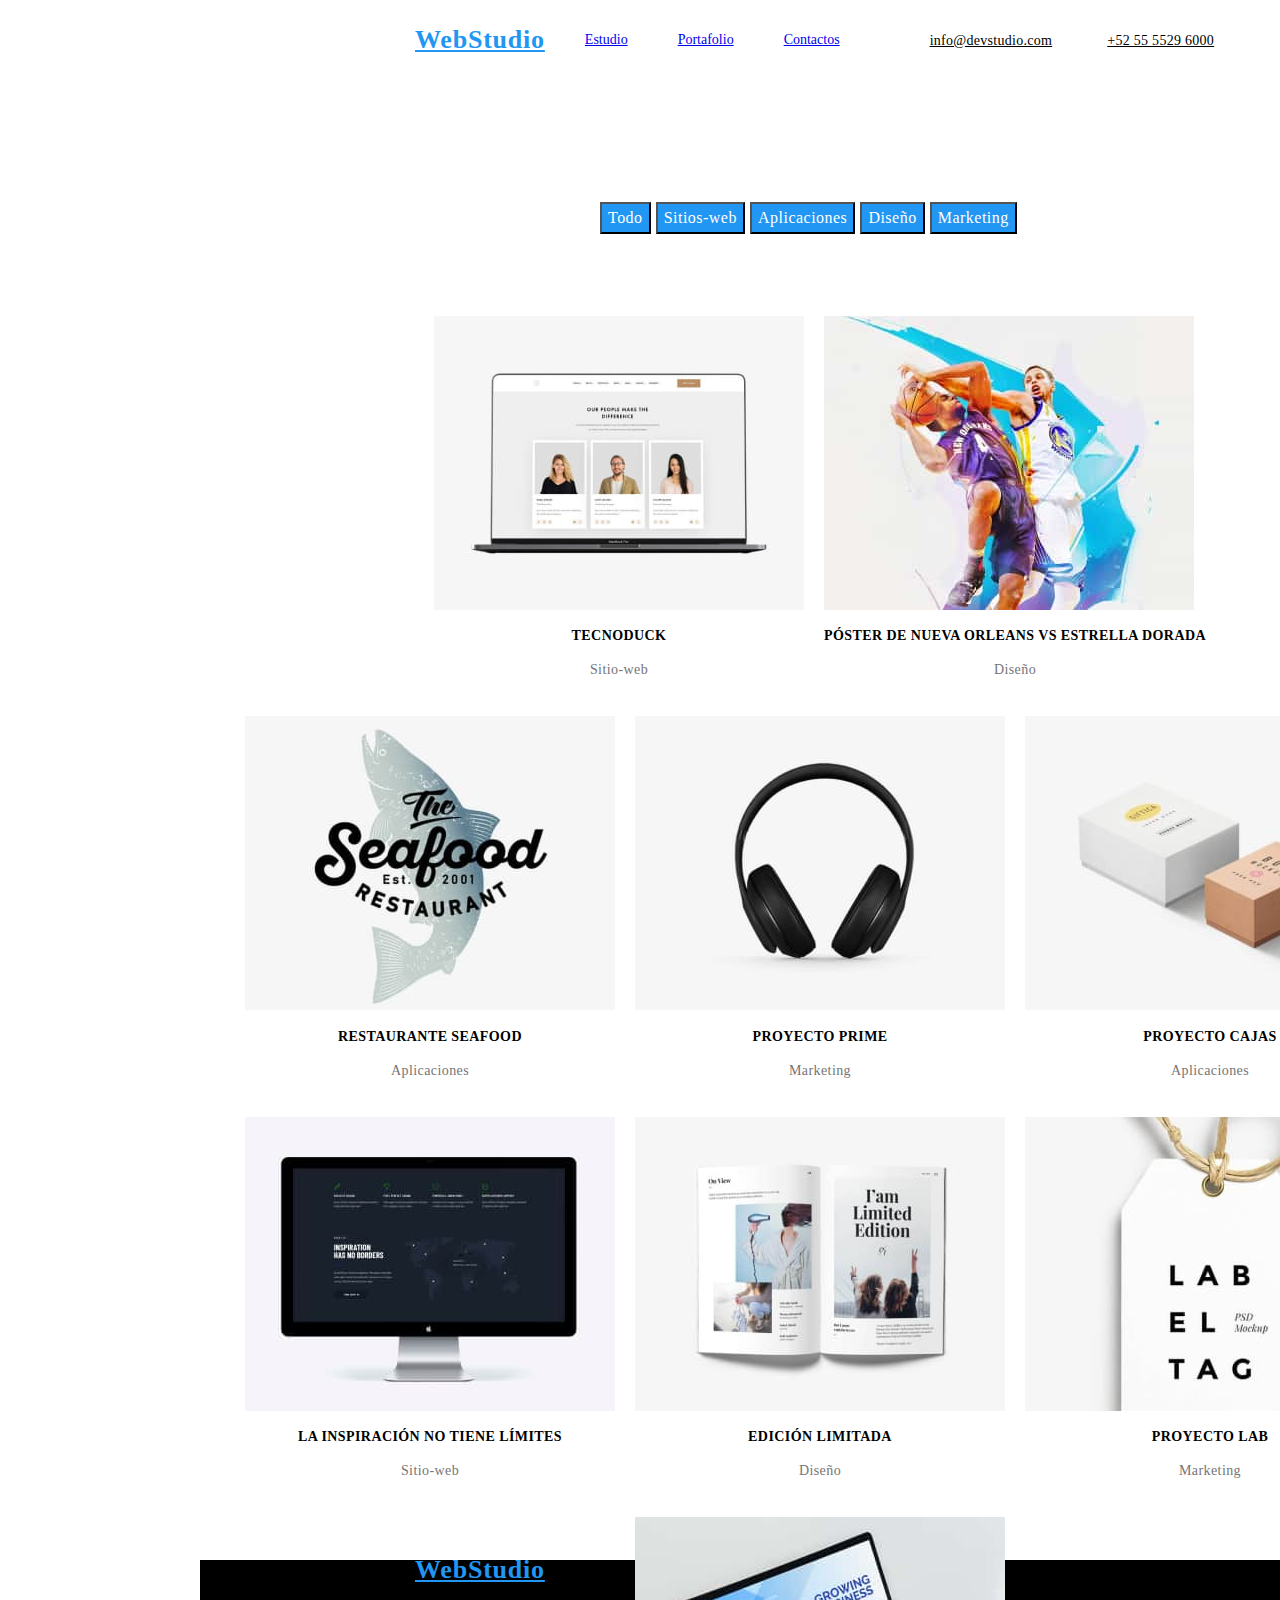
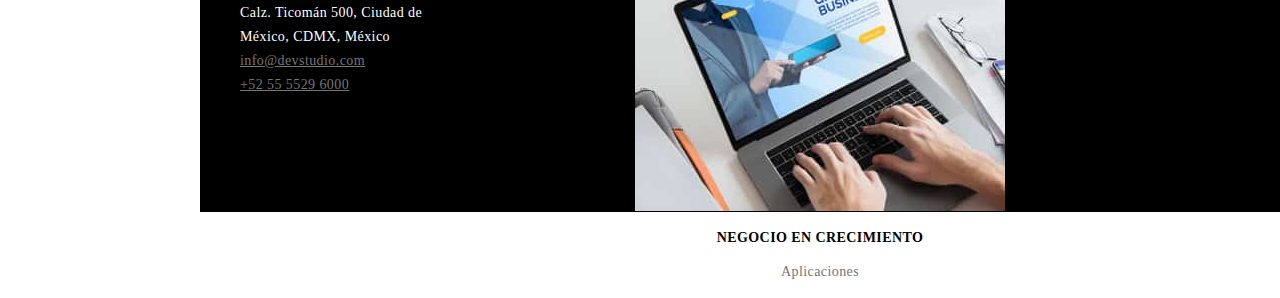
==== portafolio.html @ e74a7880 "talk 03" ====
<!DOCTYPE html>
<html lang="en">
  <head>
    <meta charset="UTF-8" />
    <meta name="viewport" content="width=device-width, initial-scale=1.0" />
    <title>Wed Studio Project</title>
    <link rel="stylesheet" href="https://cdnjs.cloudflare.com/ajax/libs/modern-normalize/1.0.0/modern-normalize.min.css">
    <link rel="stylesheet" href="./css/styles.css" />
  </head>
  <body>
    <!--Linea Superior horizontal-->
    <header>
      <div class="top container">
      <nav>
            <a class="logo" href="/index.html">WebStudio</a>
      </nav>
      <ul class="top_navigation">
        <li class="navigation">
          <a class="link" href="/index.html">Estudio</a>
        </li>
        <li class="navigation">
          <a class="link" href="/portafolio.html"
            >Portafolio</a
          >
        </li>
        <li class="navigation"><a class="link" href="#">Contactos</a></li>
      </ul>
      <ul class="inf_navigation">
        <li class="inf">
          <a class="link" href="mailto:info@devstudio.com"
            >info@devstudio.com</a
          >
        </li>
        <li class="inf">
          <a class="link" href="tel:+525555296000">+52 55 5529 6000</a>
        </li>
      </ul>
    </div>
    </header>
    <main>
    <section class="portfolio container">
      <!--filtros-->
      <ul class="main_portfolio">
        <li class="port_menu"><button class="link"> Todo</button></a></li>
        <li class="port_menu"> <button class="link"> Sitios-web</button></a></li>
        <li class="port_menu"> <button class="link"> Aplicaciones</button> </a></li>
        <li class="port_menu"> <button class="link"> Diseño</button></a></li>
        <li class="port_menu"> <button class="link"> Marketing</button></a></li>
      </ul>
     <ul class="port_img">
          <li>
            <img src="./imag/1tecnoduck.jpg" alt="1proyecto" width="370px" height=" 294px"/>
            <h3>Tecnoduck</h3>
            <p class="parrafo">Sitio-web</p>
          </li>
          <li>
            <img src="./imag/2post.jpg" alt="2proyecto" width="370px" height=" 294px" />
            <h3>Póster de Nueva Orleans vs Estrella Dorada</h3>
            <p class="parrafo">Diseño</p>
          </li>

          <li>
            <img src="./imag/3restaurant.jpg" alt="3proyecto" width="370px" height=" 294px" />
            <h3>Restaurante Seafood</h3>
            <p class="parrafo">Aplicaciones</p>
          </li>
          <li>
            <img src="./imag/4proyectoprime.jpg" alt="4proyecto" width="370px" height=" 294px" />
            <h3>Proyecto Prime</h3>
            <p class="parrafo">Marketing</p>
          </li>
          <li>
            <img src="./imag/5proyectocajas.jpg" alt="5proyecto" width="370px" height=" 294px"/>
            <h3>Proyecto Cajas</h3>
            <p class="parrafo">Aplicaciones</p>
          </li>
          <li>
            <img src="./imag/6inspiracion.jpg" alt="6proyecto" width="370px" height=" 294px" />
            <h3>La inspiración no tiene límites</h3>
            <p class="parrafo">Sitio-web</p>
          </li>
          <li>
            <img src="./imag/7edicionlimitada.jpg" alt="7proyecto" width="370px" height=" 294px" />
            <h3>Edición Limitada</h3>
            <p class="parrafo">Diseño</p>
          </li>
          <li>
            <img src="./imag/8proyectolab.jpg" alt="8proyecto" width="370px" height=" 294px"/>
            <h3>Proyecto LAB</h3>
            <p class="parrafo">Marketing</p>
          </li>
          <li>
            <img src="./imag/9negociocreci.jpg" alt="9proyecto" width="370px" height=" 294px"/>
            <h3>Negocio en Crecimiento</h3>
            <p class="parrafo">Aplicaciones</p>
          </li>
        </ul>
      </section>
    </main>
      <section class="footer container">
        <footer>
          <span><a class="logo" href="/index.html">WebStudio</a></span>
          <nav>
            <address>
              <ul class="footer_navigation">
                <li class="foot_nav">
                  Calz. Ticomán 500, Ciudad de México, CDMX, México
                </li>
                <li class="foot_nav">
                  <a class="link" href="mailto:info@devstudio.com"
                    >info@devstudio.com</a
                  >
                </li>
                <li class="foot_nav">
                  <a class="link" href="tel:+525555296000">+52 55 5529 6000</a>
                </li>
              </ul>
            </address>
          </nav>
        </footer>
      </section>
    </body>
  </html>
---- css/styles.css ----
@import url(<style>@importurl("https://fonts.googleapis.com/css2?family=Roboto:wght@100;400&display=swap");</style>);
* {
  font-family: "Roboto", sans-serif;
}
.a {
  text-decoration: none;
  color: currentColor;
}

:root {
  --primary-color: var(rgba(33, 33, 33, 1));
  --font-color: var(rgba(33, 150, 243, 1));
  --font2-color: var(rgba(117, 117, 117, 1));
  --button: var(rgba(33, 150, 243, 1));
  display: flex;
}
.container{
  width: 1200px;
margin-left: 200px;
}

.top {
  display: flex;
  align-items: center;
  background: rgba(255, 255, 255, 1));
  height: 80px;
  flex-shrink: 0;
  }
.nav {
  display: flex;

}

.logo {
  display: flex;
  padding-left: 215px;
    }

.logo {
  color: rgb(33, 150, 243);
  text-align: right;
  font-family: Raleway;
  font-size: 26px;
  font-style: normal;
  font-weight: 700;
  line-height: normal;
  letter-spacing: 0.78px;
}

.top_navigation {
  display: flex;
  column-gap: 16px;
  align-items: center;
  color: var(--primary-color);
  font-family: Roboto;
  font-size: 14px;
  font-style: normal;
  font-weight: 500;
}

.top_navigation .link:hover {
  color: rgba(33, 150, 243, 1);
}
.top_navigation {
  list-style: none;
  column-gap: 50px;
  
}

.inf_navigation .link {
  display: flex;
  color: var(--font2-color);
  font-family: Roboto;
  font-size: 14px;
  font-style: normal;
  font-weight: 500;
  line-height: normal;
  letter-spacing: 0.28px;
}

.inf_navigation .link:hover {
  color: rgba(33, 150, 243, 1);
}
.inf_navigation .inf{
  display: inline-block;
    margin-left: 50px;
}

.portfolio {
  display: flex;
  display: inline-block;
  height: 1480px;
    
}
 
.port_menu {
  display: flex;
  display: inline-block;
 gap: 8px;
  
}

.main_portfolio {
  display: flex;
  list-style: none;
  align-items: center;
  display: inline-block;
  gap: 32px;
  padding-left: 400px;
  padding-top: 106px;
  padding-bottom: 50px;

 }

.port_img {
  display: flex;
  flex-wrap: wrap;
  justify-content: center;
  gap: 20px;
  list-style: none;
   
}

.main_portfolio .link {
  background-color: rgba(33, 150, 243, 1);
  color: rgba(255, 255, 255, 1);
  text-align: center;
  font-family: Roboto;
  font-size: 16px;
  font-style: normal;
  font-weight: 500;
  line-height: 1.625;
  letter-spacing: 0.48px;
}

.main_portfolio .link:hover {
  background-color: rgb(2, 92, 165);
}

.hero {
  display: flex;
  justify-content: center;
  height: 600px;
  flex-shrink: 0;
  background-color: black;
  position: relative;
}

.hero_title {
  color: rgb(255, 255, 255);
  text-align: center;
  font-family: Roboto;
  font-size: 44px;
  font-style: normal;
  font-weight: 900;
  line-height: 1.363;
  letter-spacing: 2.64px;
  text-transform: uppercase;
  cursor: pointer;
}

.hero_title {
  display: flex;
  align-items: center;
  padding-left: 248px;
  padding-right: 256px;
  padding-top: 400;
  padding-bottom: 280px;

}

.button_contact {
  display: flex;
  justify-content: center;
  align-items: center;
  width: 261px;
  height: 50px;
  top: 430px;
  left: 466px;
  border-radius: 4px;
  padding: 10px 32px 10px 32px;
  gap: 10px;
  background-color: rgba(33, 150, 243, 1);
  position: absolute;
  cursor: pointer;
}
.hero .button_contact:hover {
  background-color: blue;
}

.our_services {
  display: flex;
  justify-content: center;
  flex-wrap: wrap;
  
}
.services {
  display: flex;
  display: block;
  justify-content: center;
  width: 270px;
  
}

h3 {
  display: flex;
  justify-content: center;
  color: var(--primary-color);
  font-family: Roboto;
  font-size: 14px;
  font-style: normal;cont
  font-weight: 700;
  line-height: normal;
  letter-spacing: 0.42px;
  text-transform: uppercase;
}
.parrafo {
  display: flex;
  justify-content: center;
  align-items: center;
  color: rgb(117, 117, 117);
  font-family: Roboto;
  font-size: 14px;
  font-style: normal;
  font-weight: 400;
  line-height: 1.714;
  letter-spacing: 0.42px;
}

.menu_services {
  display: flex;
  justify-content: center;
  list-style: none;
}
.about_img {
  display: flex;
  justify-content: center;
  gap: 30px;
  list-style: none;
}

.title2 {
  display: flex;
  justify-content: center;
  color: var(--primary-color);
  text-align: center;
  font-family: Roboto;
  font-size: 36px;
  font-style: normal;
  font-weight: 700;
  line-height: normal;
  letter-spacing: 1.08px;
}
 .team_list  {
  display: flex;
   list-style: none;
    gap: 30px;
   align-items: center;
 }

.footer_navigation {
  list-style: none;
}
.footer_navigation .foot_nav {
  color: rgb(255, 255, 255);
  font-family: Roboto;
  font-size: 14px;
  font-style: normal;
  font-weight: 400;
  line-height: 24px; /* 171.429% */
  letter-spacing: 0.42px;
}
.footer_navigation .link {
  color: rgba(117, 117, 117, 1);
}
.footer_navigation .link:hover {
  color: rgba(33, 150, 243, 1);
}
.footer{
  display: flex;
  align-items: center;
  height: 252px;
  background-color: black;
}

.footer_navigation{
  display: flex;
  flex-wrap: wrap;
  flex-direction: column;
  width: 231px;
  height: 200px;
}
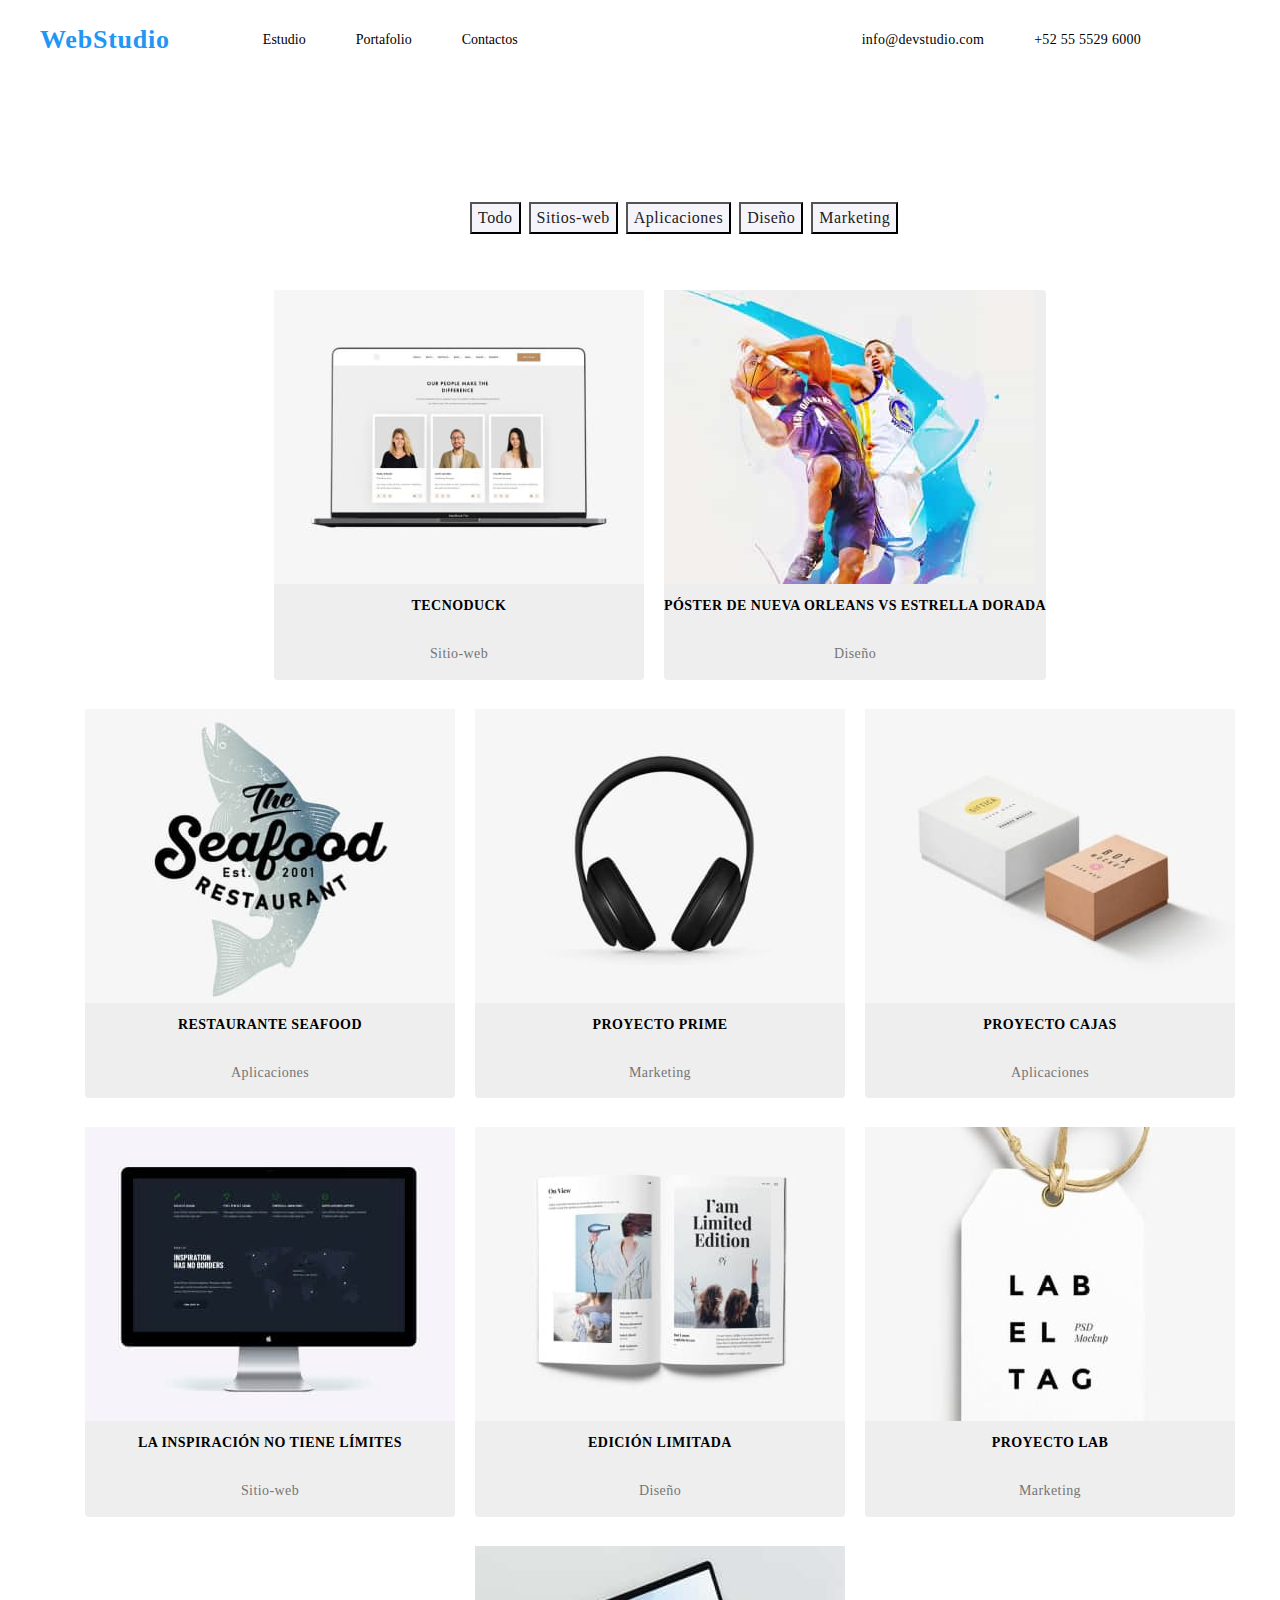
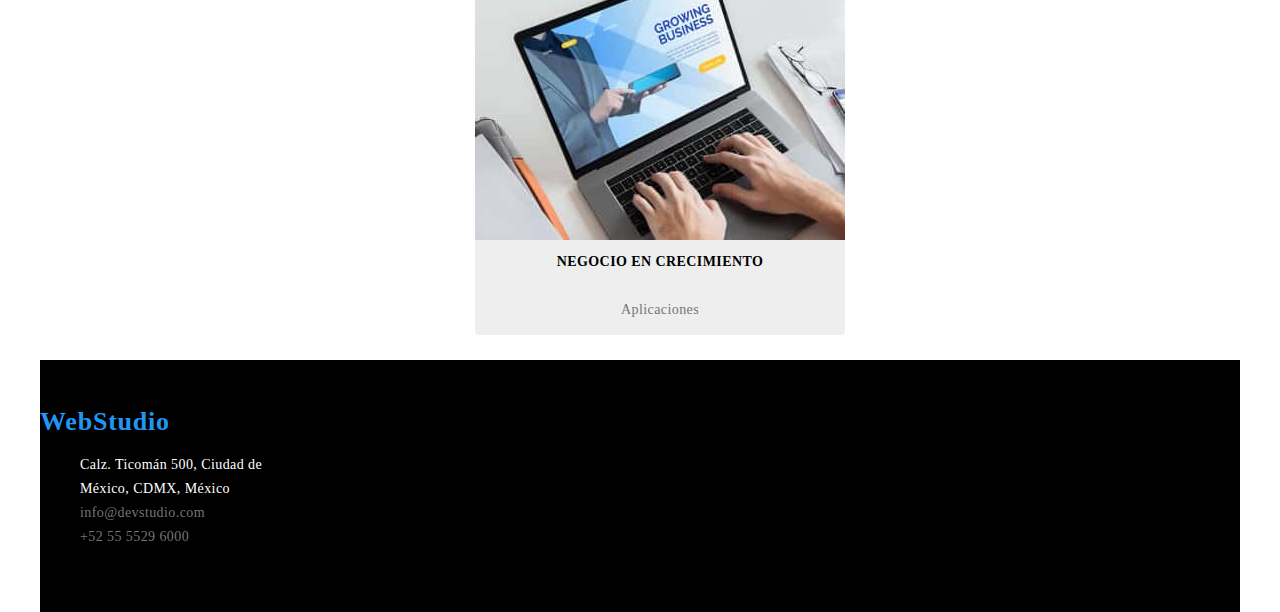
==== commit b5b9ad95: "feedback hw03" ====
--- a/portafolio.html
+++ b/portafolio.html
@@ -4,121 +4,176 @@
     <meta charset="UTF-8" />
     <meta name="viewport" content="width=device-width, initial-scale=1.0" />
     <title>Wed Studio Project</title>
-    <link rel="stylesheet" href="https://cdnjs.cloudflare.com/ajax/libs/modern-normalize/1.0.0/modern-normalize.min.css">
+    <link
+      rel="stylesheet"
+      href="https://cdnjs.cloudflare.com/ajax/libs/modern-normalize/1.0.0/modern-normalize.min.css"
+    />
     <link rel="stylesheet" href="./css/styles.css" />
   </head>
   <body>
     <!--Linea Superior horizontal-->
     <header>
       <div class="top container">
-      <nav>
-            <a class="logo" href="/index.html">WebStudio</a>
-      </nav>
-      <ul class="top_navigation">
-        <li class="navigation">
-          <a class="link" href="/index.html">Estudio</a>
-        </li>
-        <li class="navigation">
-          <a class="link" href="/portafolio.html"
-            >Portafolio</a
-          >
-        </li>
-        <li class="navigation"><a class="link" href="#">Contactos</a></li>
-      </ul>
-      <ul class="inf_navigation">
-        <li class="inf">
-          <a class="link" href="mailto:info@devstudio.com"
-            >info@devstudio.com</a
-          >
-        </li>
-        <li class="inf">
-          <a class="link" href="tel:+525555296000">+52 55 5529 6000</a>
-        </li>
-      </ul>
-    </div>
+        <nav>
+          <a class="logo" href="/index.html">WebStudio</a>
+        </nav>
+        <ul class="top_navigation">
+          <li class="navigation">
+            <a class="link" href="/index.html">Estudio</a>
+          </li>
+          <li class="navigation">
+            <a class="link" href="/portafolio.html">Portafolio</a>
+          </li>
+          <li class="navigation"><a class="link" href="#">Contactos</a></li>
+        </ul>
+        <ul class="inf_navigation">
+          <li class="inf">
+            <a class="link" href="mailto:info@devstudio.com"
+              >info@devstudio.com</a
+            >
+          </li>
+          <li class="inf">
+            <a class="link" href="tel:+525555296000">+52 55 5529 6000</a>
+          </li>
+        </ul>
+      </div>
     </header>
     <main>
-    <section class="portfolio container">
-      <!--filtros-->
-      <ul class="main_portfolio">
-        <li class="port_menu"><button class="link"> Todo</button></a></li>
-        <li class="port_menu"> <button class="link"> Sitios-web</button></a></li>
-        <li class="port_menu"> <button class="link"> Aplicaciones</button> </a></li>
-        <li class="port_menu"> <button class="link"> Diseño</button></a></li>
-        <li class="port_menu"> <button class="link"> Marketing</button></a></li>
-      </ul>
-     <ul class="port_img">
+      <section class="portfolio container">
+             <ul class="main_portfolio">
+          <li class="port_menu"><button class="link"> Todo</button></a></li>
+          <li class="port_menu"> <button class="link"> Sitios-web</button></a></li>
+          <li class="port_menu"> <button class="link"> Aplicaciones</button> </a></li>
+          <li class="port_menu"> <button class="link"> Diseño</button></a></li>
+          <li class="port_menu"> <button class="link"> Marketing</button></a></li>
+        </ul>    
+        <ul class="port_img">
           <li>
-            <img src="./imag/1tecnoduck.jpg" alt="1proyecto" width="370px" height=" 294px"/>
+            <div class="card_port">
+            <img
+              src="./imag/1tecnoduck.jpg"
+              alt="1proyecto"
+              width="370px"
+              height=" 294px"
+            />
             <h3>Tecnoduck</h3>
             <p class="parrafo">Sitio-web</p>
+          </div>
           </li>
           <li>
-            <img src="./imag/2post.jpg" alt="2proyecto" width="370px" height=" 294px" />
+            <div class="card_port">
+            <img
+              src="./imag/2post.jpg"
+              alt="2proyecto"
+              width="370px"
+              height=" 294px"
+            />
             <h3>Póster de Nueva Orleans vs Estrella Dorada</h3>
             <p class="parrafo">Diseño</p>
+          </div>
           </li>
 
           <li>
-            <img src="./imag/3restaurant.jpg" alt="3proyecto" width="370px" height=" 294px" />
+            <div class="card_port">
+            <img
+              src="./imag/3restaurant.jpg"
+              alt="3proyecto"
+              width="370px"
+              height=" 294px"
+            />
             <h3>Restaurante Seafood</h3>
-            <p class="parrafo">Aplicaciones</p>
+            <p class="parrafo">Aplicaciones</p></div>
           </li>
           <li>
-            <img src="./imag/4proyectoprime.jpg" alt="4proyecto" width="370px" height=" 294px" />
+            <div class="card_port">
+            <img
+              src="./imag/4proyectoprime.jpg"
+              alt="4proyecto"
+              width="370px"
+              height=" 294px"
+            />
             <h3>Proyecto Prime</h3>
-            <p class="parrafo">Marketing</p>
+            <p class="parrafo">Marketing</p></div>
           </li>
           <li>
-            <img src="./imag/5proyectocajas.jpg" alt="5proyecto" width="370px" height=" 294px"/>
+            <div class="card_port">
+            <img
+              src="./imag/5proyectocajas.jpg"
+              alt="5proyecto"
+              width="370px"
+              height=" 294px"
+            />
             <h3>Proyecto Cajas</h3>
-            <p class="parrafo">Aplicaciones</p>
+            <p class="parrafo">Aplicaciones</p></div>
           </li>
           <li>
-            <img src="./imag/6inspiracion.jpg" alt="6proyecto" width="370px" height=" 294px" />
+            <div class="card_port">
+            <img
+              src="./imag/6inspiracion.jpg"
+              alt="6proyecto"
+              width="370px"
+              height=" 294px"
+            />
             <h3>La inspiración no tiene límites</h3>
-            <p class="parrafo">Sitio-web</p>
+            <p class="parrafo">Sitio-web</p></div>
           </li>
           <li>
-            <img src="./imag/7edicionlimitada.jpg" alt="7proyecto" width="370px" height=" 294px" />
+            <div class="card_port" >
+            <img
+              src="./imag/7edicionlimitada.jpg"
+              alt="7proyecto"
+              width="370px"
+              height=" 294px"
+            />
             <h3>Edición Limitada</h3>
-            <p class="parrafo">Diseño</p>
+            <p class="parrafo">Diseño</p></div>
           </li>
           <li>
-            <img src="./imag/8proyectolab.jpg" alt="8proyecto" width="370px" height=" 294px"/>
+            <div class="card_port">
+            <img
+              src="./imag/8proyectolab.jpg"
+              alt="8proyecto"
+              width="370px"
+              height=" 294px"
+            />
             <h3>Proyecto LAB</h3>
-            <p class="parrafo">Marketing</p>
+            <p class="parrafo">Marketing</p></div>
           </li>
           <li>
-            <img src="./imag/9negociocreci.jpg" alt="9proyecto" width="370px" height=" 294px"/>
+            <div class="card_port">
+            <img
+              src="./imag/9negociocreci.jpg"
+              alt="9proyecto"
+              width="370px"
+              height=" 294px"
+            />
             <h3>Negocio en Crecimiento</h3>
-            <p class="parrafo">Aplicaciones</p>
+            <p class="parrafo">Aplicaciones</p></div>
           </li>
         </ul>
       </section>
     </main>
-      <section class="footer container">
-        <footer>
-          <span><a class="logo" href="/index.html">WebStudio</a></span>
-          <nav>
-            <address>
-              <ul class="footer_navigation">
-                <li class="foot_nav">
-                  Calz. Ticomán 500, Ciudad de México, CDMX, México
-                </li>
-                <li class="foot_nav">
-                  <a class="link" href="mailto:info@devstudio.com"
-                    >info@devstudio.com</a
-                  >
-                </li>
-                <li class="foot_nav">
-                  <a class="link" href="tel:+525555296000">+52 55 5529 6000</a>
-                </li>
-              </ul>
-            </address>
-          </nav>
-        </footer>
-      </section>
-    </body>
-  </html>
-
+    <section class="footer container">
+      <footer>
+        <span><a class="logo" href="/index.html">WebStudio</a></span>
+        <nav>
+          <address>
+            <ul class="footer_navigation">
+              <li class="foot_nav">
+                Calz. Ticomán 500, Ciudad de México, CDMX, México
+              </li>
+              <li class="foot_nav">
+                <a class="link" href="mailto:info@devstudio.com"
+                  >info@devstudio.com</a
+                >
+              </li>
+              <li class="foot_nav">
+                <a class="link" href="tel:+525555296000">+52 55 5529 6000</a>
+              </li>
+            </ul>
+          </address>
+        </nav>
+      </footer>
+    </section>
+  </body>
+</html>
--- a/css/styles.css
+++ b/css/styles.css
@@ -1,8 +1,4 @@
-@import url(<style>@importurl("https://fonts.googleapis.com/css2?family=Roboto:wght@100;400&display=swap");</style>);
-* {
-  font-family: "Roboto", sans-serif;
-}
-.a {
+a {
   text-decoration: none;
   color: currentColor;
 }
@@ -12,29 +8,18 @@
   --font-color: var(rgba(33, 150, 243, 1));
   --font2-color: var(rgba(117, 117, 117, 1));
   --button: var(rgba(33, 150, 243, 1));
-  display: flex;
-}
-.container{
+}
+.container {
   width: 1200px;
-margin-left: 200px;
+  margin: 0 auto;
 }
 
 .top {
   display: flex;
   align-items: center;
-  background: rgba(255, 255, 255, 1));
   height: 80px;
   flex-shrink: 0;
-  }
-.nav {
-  display: flex;
-
-}
-
-.logo {
-  display: flex;
-  padding-left: 215px;
-    }
+}
 
 .logo {
   color: rgb(33, 150, 243);
@@ -48,7 +33,6 @@
 }
 
 .top_navigation {
-  display: flex;
   column-gap: 16px;
   align-items: center;
   color: var(--primary-color);
@@ -56,16 +40,17 @@
   font-size: 14px;
   font-style: normal;
   font-weight: 500;
+}
+.top_navigation {
+  display: flex;
+  list-style: none;
+  padding-left: 93px;
+  gap: 50px;
 }
 
 .top_navigation .link:hover {
   color: rgba(33, 150, 243, 1);
 }
-.top_navigation {
-  list-style: none;
-  column-gap: 50px;
-  
-}
 
 .inf_navigation .link {
   display: flex;
@@ -81,49 +66,21 @@
 .inf_navigation .link:hover {
   color: rgba(33, 150, 243, 1);
 }
-.inf_navigation .inf{
-  display: inline-block;
-    margin-left: 50px;
-}
-
+.inf_navigation {
+  display: flex;
+  list-style: none;
+  padding-left: 344px;
+  gap: 50px;
+}
 .portfolio {
   display: flex;
-  display: inline-block;
-  height: 1480px;
-    
-}
- 
-.port_menu {
-  display: flex;
-  display: inline-block;
- gap: 8px;
-  
-}
-
-.main_portfolio {
-  display: flex;
-  list-style: none;
-  align-items: center;
-  display: inline-block;
-  gap: 32px;
-  padding-left: 400px;
-  padding-top: 106px;
-  padding-bottom: 50px;
-
- }
-
-.port_img {
-  display: flex;
-  flex-wrap: wrap;
-  justify-content: center;
-  gap: 20px;
-  list-style: none;
-   
+  height: 1880px;
+  position: relative;
 }
 
 .main_portfolio .link {
-  background-color: rgba(33, 150, 243, 1);
-  color: rgba(255, 255, 255, 1);
+  background-color: rgba(245, 244, 250, 1);
+  color: rgba(33, 33, 33, 1);
   text-align: center;
   font-family: Roboto;
   font-size: 16px;
@@ -131,48 +88,57 @@
   font-weight: 500;
   line-height: 1.625;
   letter-spacing: 0.48px;
+  cursor: pointer;
 }
 
 .main_portfolio .link:hover {
   background-color: rgb(2, 92, 165);
 }
 
+.main_portfolio {
+  display: flex;
+  list-style: none;
+  gap: 8px;
+  padding-top: 106px;
+  padding-left: 430px;
+  position: absolute;
+}
+
+.port_img {
+  display: flex;
+  justify-content: center;
+  flex-wrap: wrap;
+  list-style: none;
+  padding-top: 194px;
+  gap: 20px;
+}
+
+.card_port {
+  display: flex;
+  flex-direction: column;
+  text-align: center;
+  background-color: rgba(238, 238, 238, 1);
+  border-radius: 4px;
+  border: 1px;
+}
 .hero {
   display: flex;
-  justify-content: center;
   height: 600px;
   flex-shrink: 0;
   background-color: black;
-  position: relative;
-}
-
+}
 .hero_title {
-  color: rgb(255, 255, 255);
-  text-align: center;
-  font-family: Roboto;
-  font-size: 44px;
-  font-style: normal;
+  display: flex;
+  justify-content: center;
+  font-family: Roboto;
   font-weight: 900;
-  line-height: 1.363;
-  letter-spacing: 2.64px;
-  text-transform: uppercase;
-  cursor: pointer;
-}
-
-.hero_title {
-  display: flex;
-  align-items: center;
-  padding-left: 248px;
-  padding-right: 256px;
-  padding-top: 400;
-  padding-bottom: 280px;
-
+  font-size: 32px;
+  color: rgba(255, 255, 255, 1);
+  padding-left: 420px;
+  padding-top: 200px;
 }
 
 .button_contact {
-  display: flex;
-  justify-content: center;
-  align-items: center;
   width: 261px;
   height: 50px;
   top: 430px;
@@ -181,9 +147,16 @@
   padding: 10px 32px 10px 32px;
   gap: 10px;
   background-color: rgba(33, 150, 243, 1);
-  position: absolute;
   cursor: pointer;
 }
+.button_contact {
+  display: flex;
+  justify-content: center;
+  align-items: center;
+  margin-left: 450px;
+  margin-bottom: 450px;
+}
+
 .hero .button_contact:hover {
   background-color: blue;
 }
@@ -192,14 +165,12 @@
   display: flex;
   justify-content: center;
   flex-wrap: wrap;
-  
 }
 .services {
   display: flex;
   display: block;
   justify-content: center;
   width: 270px;
-  
 }
 
 h3 {
@@ -208,7 +179,7 @@
   color: var(--primary-color);
   font-family: Roboto;
   font-size: 14px;
-  font-style: normal;cont
+  font-style: normal;
   font-weight: 700;
   line-height: normal;
   letter-spacing: 0.42px;
@@ -251,12 +222,28 @@
   line-height: normal;
   letter-spacing: 1.08px;
 }
- .team_list  {
-  display: flex;
-   list-style: none;
-    gap: 30px;
-   align-items: center;
- }
+.team .container {
+  display: flex;
+  height: 708px;
+}
+
+.team {
+  background-color: rgba(245, 244, 250, 1);
+}
+
+.team_list {
+  display: flex;
+  list-style: none;
+  gap: 30px;
+}
+.card_team {
+  display: flex;
+  flex-direction: column;
+  text-align: center;
+  background-color: rgba(0, 0, 0, 0.04);
+  border-radius: 0px, 0px, 4px, 4px;
+  border: 0cap;
+}
 
 .footer_navigation {
   list-style: none;
@@ -276,20 +263,16 @@
 .footer_navigation .link:hover {
   color: rgba(33, 150, 243, 1);
 }
-.footer{
+.footer {
   display: flex;
   align-items: center;
   height: 252px;
   background-color: black;
 }
 
-.footer_navigation{
+.footer_navigation {
   display: flex;
   flex-wrap: wrap;
   flex-direction: column;
   width: 231px;
-  height: 200px;
-}
-
-
-
+}
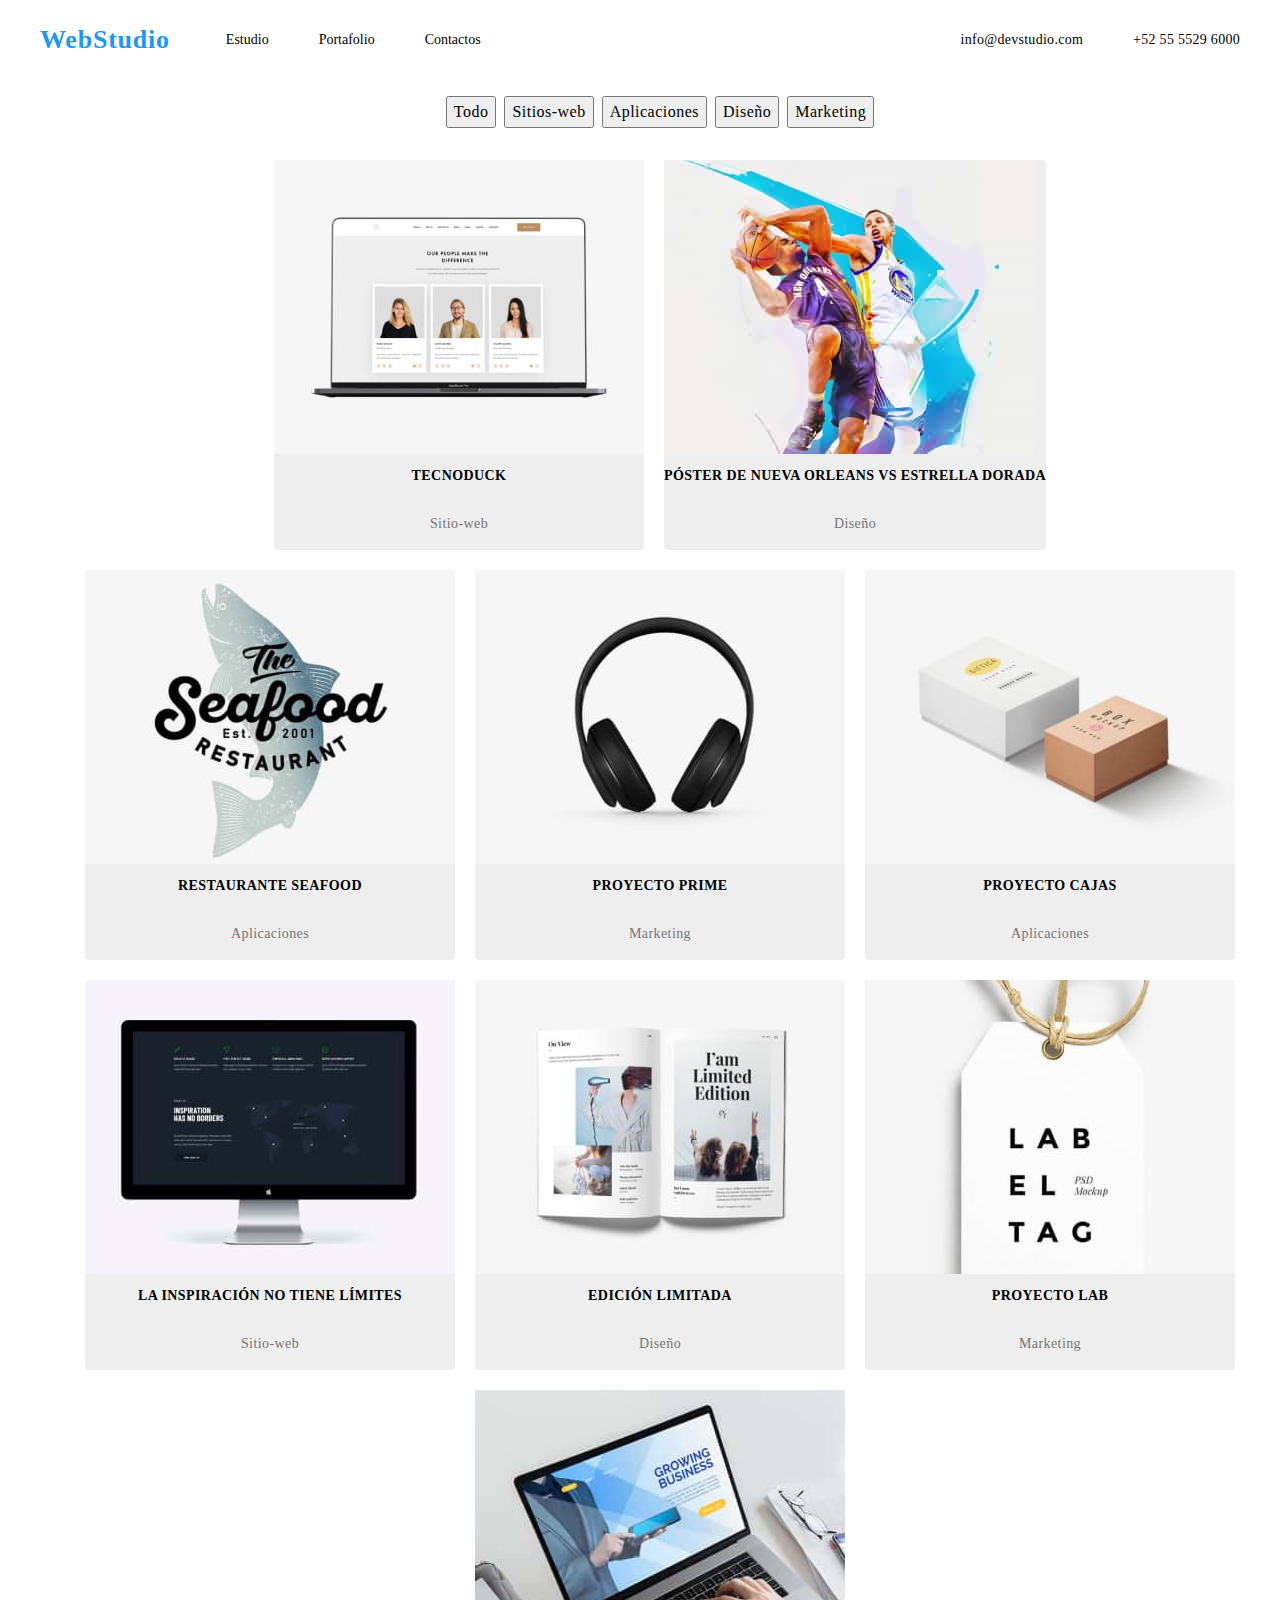
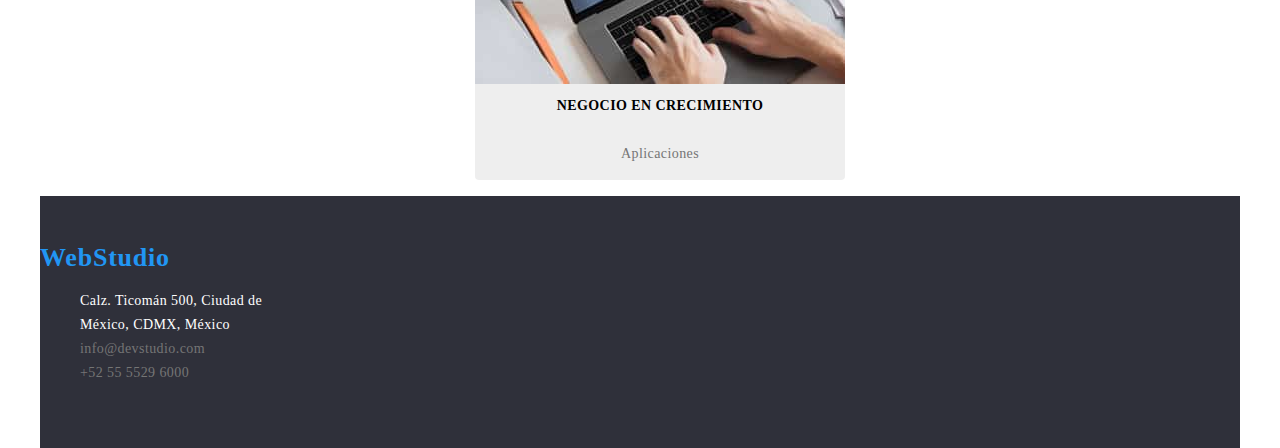
==== commit ea152a4d: "feedback02hw03" ====
--- a/portafolio.html
+++ b/portafolio.html
@@ -11,26 +11,24 @@
     <link rel="stylesheet" href="./css/styles.css" />
   </head>
   <body>
-    <!--Linea Superior horizontal-->
     <header>
       <div class="top container">
-        <nav>
-          <a class="logo" href="/index.html">WebStudio</a>
+        <nav class="nav">
+          <a href="index.html" class="logo">WebStudio</a>
+          <ul class="top_navigation">
+            <li class="navigation">
+              <a class="link" href="/index.html">Estudio</a>
+            </li>
+            <li class="navigation">
+              <a class="link" href="/portafolio.html">Portafolio</a>
+            </li>
+            <li class="navigation"><a class="link" href="#">Contactos</a></li>
+          </ul>
         </nav>
-        <ul class="top_navigation">
-          <li class="navigation">
-            <a class="link" href="/index.html">Estudio</a>
-          </li>
-          <li class="navigation">
-            <a class="link" href="/portafolio.html">Portafolio</a>
-          </li>
-          <li class="navigation"><a class="link" href="#">Contactos</a></li>
-        </ul>
         <ul class="inf_navigation">
           <li class="inf">
             <a class="link" href="mailto:info@devstudio.com"
-              >info@devstudio.com</a
-            >
+              >info@devstudio.com</a>
           </li>
           <li class="inf">
             <a class="link" href="tel:+525555296000">+52 55 5529 6000</a>
@@ -38,8 +36,10 @@
         </ul>
       </div>
     </header>
+       <!--Linea Superior horizontal-->
+    <header>
     <main>
-      <section class="portfolio container">
+      <div class="portfolio container">
              <ul class="main_portfolio">
           <li class="port_menu"><button class="link"> Todo</button></a></li>
           <li class="port_menu"> <button class="link"> Sitios-web</button></a></li>
@@ -151,7 +151,7 @@
             <p class="parrafo">Aplicaciones</p></div>
           </li>
         </ul>
-      </section>
+      </div>
     </main>
     <section class="footer container">
       <footer>
--- a/css/styles.css
+++ b/css/styles.css
@@ -16,6 +16,7 @@
 
 .top {
   display: flex;
+  justify-content: space-between;
   align-items: center;
   height: 80px;
   flex-shrink: 0;
@@ -32,23 +33,27 @@
   letter-spacing: 0.78px;
 }
 
+.nav {
+  display: flex;
+  align-items: center;
+  justify-content: space-between;
+  column-gap: 16px;
+  align-items: center;
+  color: var(--primary-color);
+  font-family: Roboto;
+  font-size: 14px;
+  font-style: normal;
+  font-weight: 500;
+}
 .top_navigation {
-  column-gap: 16px;
-  align-items: center;
-  color: var(--primary-color);
-  font-family: Roboto;
-  font-size: 14px;
-  font-style: normal;
-  font-weight: 500;
-}
-.top_navigation {
-  display: flex;
-  list-style: none;
-  padding-left: 93px;
+  display: flex;
+  list-style: none;
+  justify-content: space-between;
+  align-items: center;
   gap: 50px;
 }
 
-.top_navigation .link:hover {
+.nav .link:hover {
   color: rgba(33, 150, 243, 1);
 }
 
@@ -69,19 +74,18 @@
 .inf_navigation {
   display: flex;
   list-style: none;
-  padding-left: 344px;
   gap: 50px;
 }
+
 .portfolio {
   display: flex;
-  height: 1880px;
-  position: relative;
+  flex-direction: column;
+  align-items: center;
+  justify-content: center;
+  flex-wrap: wrap;
 }
 
 .main_portfolio .link {
-  background-color: rgba(245, 244, 250, 1);
-  color: rgba(33, 33, 33, 1);
-  text-align: center;
   font-family: Roboto;
   font-size: 16px;
   font-style: normal;
@@ -92,16 +96,13 @@
 }
 
 .main_portfolio .link:hover {
-  background-color: rgb(2, 92, 165);
+  background-color: rgba(33, 150, 243, 1);
 }
 
 .main_portfolio {
   display: flex;
   list-style: none;
   gap: 8px;
-  padding-top: 106px;
-  padding-left: 430px;
-  position: absolute;
 }
 
 .port_img {
@@ -109,7 +110,6 @@
   justify-content: center;
   flex-wrap: wrap;
   list-style: none;
-  padding-top: 194px;
   gap: 20px;
 }
 
@@ -120,22 +120,21 @@
   background-color: rgba(238, 238, 238, 1);
   border-radius: 4px;
   border: 1px;
-}
-.hero {
-  display: flex;
+  box-shadow: rgba(0, 0, 0, 0.16);
+}
+.principal {
+  display: flex;
+  flex-direction: column;
+  align-items: center;
+  justify-content: center;
   height: 600px;
-  flex-shrink: 0;
-  background-color: black;
+  background-color: rgba(47, 48, 58, 1);
 }
 .hero_title {
-  display: flex;
-  justify-content: center;
   font-family: Roboto;
   font-weight: 900;
   font-size: 32px;
   color: rgba(255, 255, 255, 1);
-  padding-left: 420px;
-  padding-top: 200px;
 }
 
 .button_contact {
@@ -149,28 +148,17 @@
   background-color: rgba(33, 150, 243, 1);
   cursor: pointer;
 }
-.button_contact {
-  display: flex;
-  justify-content: center;
-  align-items: center;
-  margin-left: 450px;
-  margin-bottom: 450px;
-}
-
-.hero .button_contact:hover {
-  background-color: blue;
-}
-
-.our_services {
-  display: flex;
-  justify-content: center;
-  flex-wrap: wrap;
-}
-.services {
-  display: flex;
-  display: block;
-  justify-content: center;
-  width: 270px;
+
+.button_contact:hover {
+  background-color: rgba(34, 150, 243, 1);
+}
+
+.menu_services {
+  display: flex;
+  justify-content: space-between;
+  flex-direction: row;
+  align-items: center;
+  list-style: none;
 }
 
 h3 {
@@ -198,11 +186,13 @@
   letter-spacing: 0.42px;
 }
 
-.menu_services {
-  display: flex;
-  justify-content: center;
-  list-style: none;
-}
+.about {
+  display: flex;
+  flex-direction: column;
+  justify-content: center;
+  align-items: center;
+}
+
 .about_img {
   display: flex;
   justify-content: center;
@@ -222,19 +212,22 @@
   line-height: normal;
   letter-spacing: 1.08px;
 }
-.team .container {
-  display: flex;
-  height: 708px;
-}
 
 .team {
+  display: flex;
+  flex-direction: column;
+  justify-content: center;
+  align-items: center;
+  height: 648px;
   background-color: rgba(245, 244, 250, 1);
 }
 
 .team_list {
   display: flex;
   list-style: none;
-  gap: 30px;
+  justify-content: center;
+  align-items: center;
+  gap: 20px;
 }
 .card_team {
   display: flex;
@@ -265,9 +258,10 @@
 }
 .footer {
   display: flex;
+  justify-content: start;
   align-items: center;
   height: 252px;
-  background-color: black;
+  background-color: rgba(47, 48, 58, 1);
 }
 
 .footer_navigation {
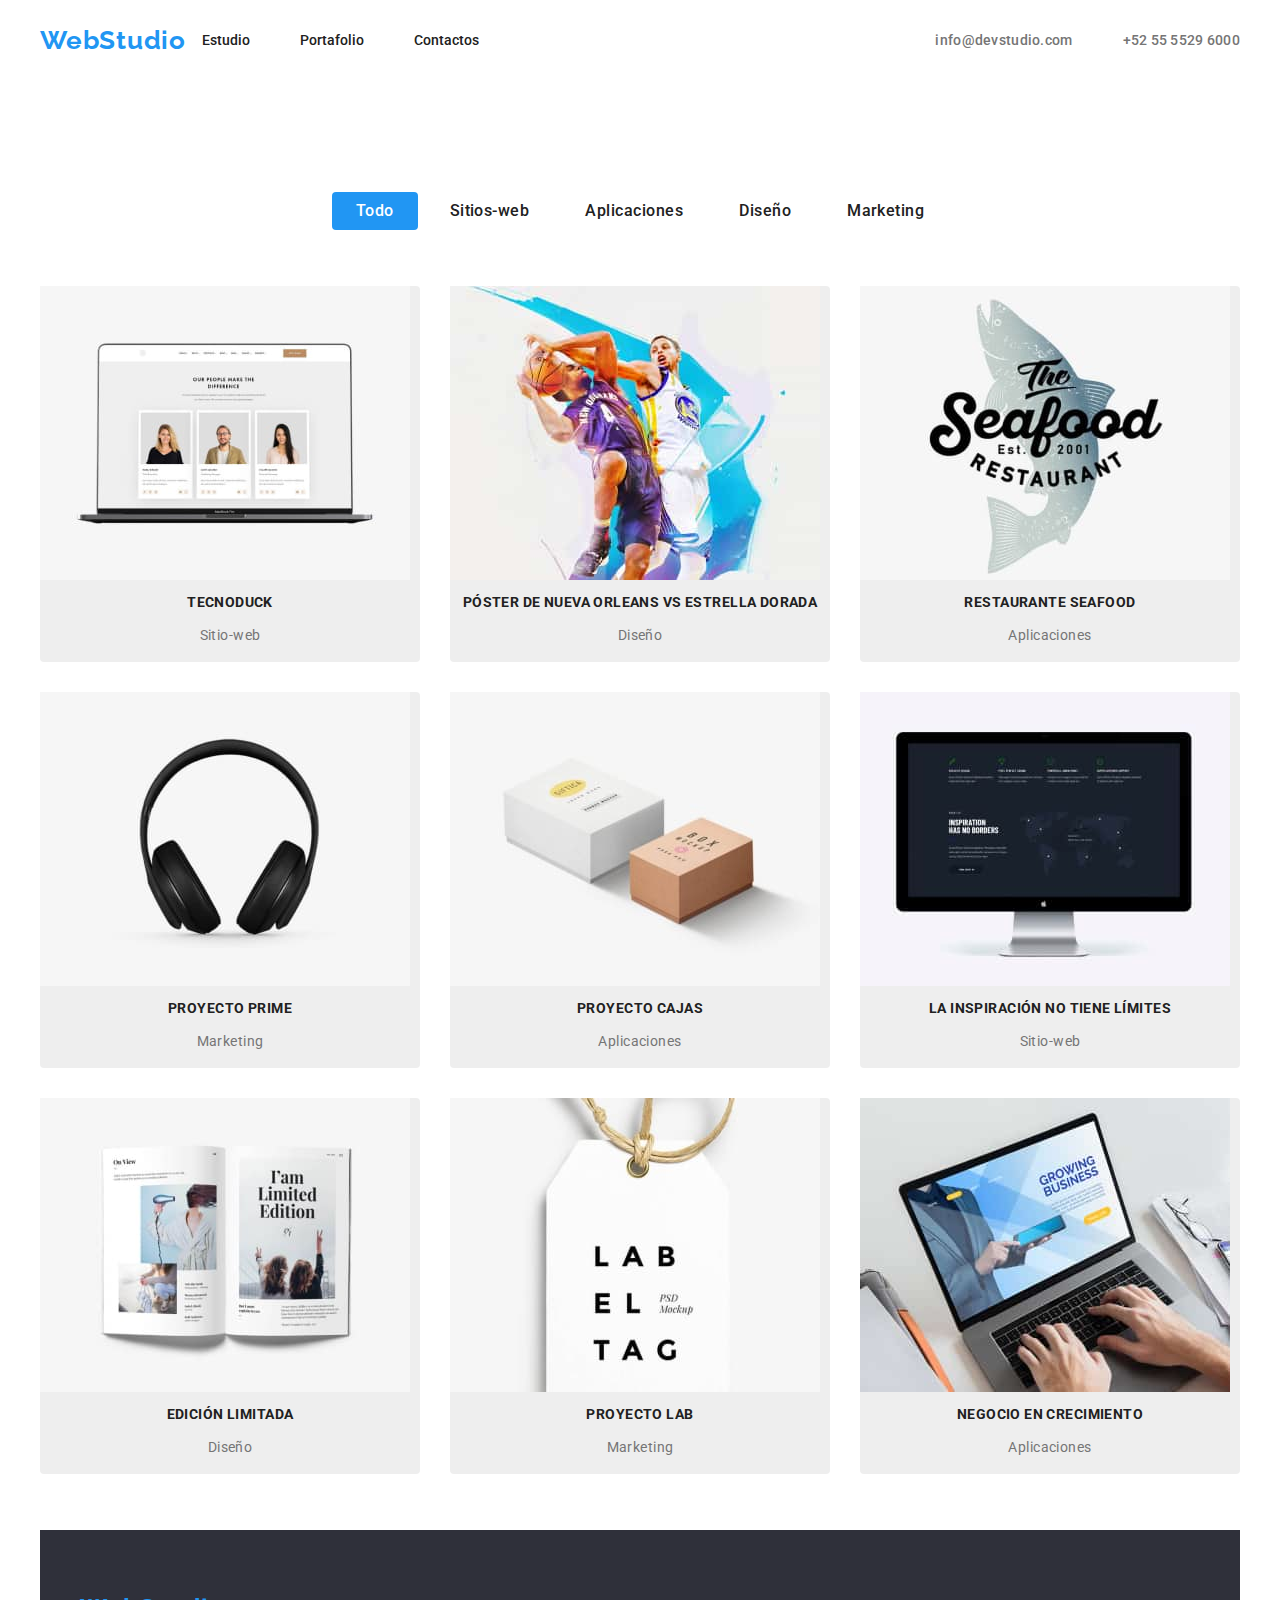
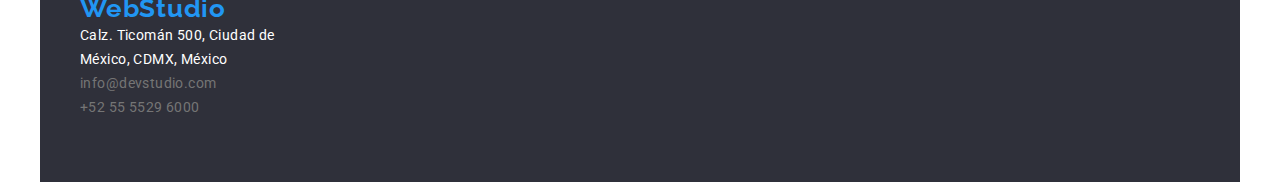
==== commit 1b7e1bac: "feedback03" ====
--- a/portafolio.html
+++ b/portafolio.html
@@ -8,6 +8,9 @@
       rel="stylesheet"
       href="https://cdnjs.cloudflare.com/ajax/libs/modern-normalize/1.0.0/modern-normalize.min.css"
     />
+    <style>
+      @import url("https://fonts.googleapis.com/css2?family=Raleway:wght@700&family=Roboto:wght@400;500;700;900&display=swap");
+    </style>
     <link rel="stylesheet" href="./css/styles.css" />
   </head>
   <body>
@@ -16,21 +19,21 @@
         <nav class="nav">
           <a href="index.html" class="logo">WebStudio</a>
           <ul class="top_navigation">
-            <li class="navigation">
-              <a class="link" href="/index.html">Estudio</a>
+            <li class="navigation current">
+              <a class="link" href="index.html">Estudio</a>
             </li>
-            <li class="navigation">
-              <a class="link" href="/portafolio.html">Portafolio</a>
+            <li class="navigation current">
+              <a class="link" href="portafolio.html">Portafolio</a>
             </li>
-            <li class="navigation"><a class="link" href="#">Contactos</a></li>
+            <li class="navigation current"><a class="link" href="#">Contactos</a></li>
           </ul>
         </nav>
         <ul class="inf_navigation">
-          <li class="inf">
+          <li class="inf current">
             <a class="link" href="mailto:info@devstudio.com"
               >info@devstudio.com</a>
           </li>
-          <li class="inf">
+          <li class="inf current">
             <a class="link" href="tel:+525555296000">+52 55 5529 6000</a>
           </li>
         </ul>
@@ -41,112 +44,109 @@
     <main>
       <div class="portfolio container">
              <ul class="main_portfolio">
-          <li class="port_menu"><button class="link"> Todo</button></a></li>
-          <li class="port_menu"> <button class="link"> Sitios-web</button></a></li>
-          <li class="port_menu"> <button class="link"> Aplicaciones</button> </a></li>
-          <li class="port_menu"> <button class="link"> Diseño</button></a></li>
-          <li class="port_menu"> <button class="link"> Marketing</button></a></li>
+          <li class="port_menu"><button class="filter_button current-button"> Todo</button></li>
+          <li class="port_menu"> <button class="filter_button"> Sitios-web</button></li>
+          <li class="port_menu"> <button class="filter_button"> Aplicaciones</button></li>
+          <li class="port_menu"> <button class="filter_button"> Diseño</button></li>
+          <li class="port_menu"> <button class="filter_button"> Marketing</button></li>
         </ul>    
         <ul class="port_img">
-          <li>
-            <div class="card_port">
+          <li class="card_port">
             <img
               src="./imag/1tecnoduck.jpg"
               alt="1proyecto"
               width="370px"
               height=" 294px"
             />
+            <div class="item">
             <h3>Tecnoduck</h3>
             <p class="parrafo">Sitio-web</p>
           </div>
           </li>
-          <li>
-            <div class="card_port">
+          <li class="card_port">
             <img
               src="./imag/2post.jpg"
-              alt="2proyecto"
               width="370px"
               height=" 294px"
             />
+            <div class="item">
             <h3>Póster de Nueva Orleans vs Estrella Dorada</h3>
             <p class="parrafo">Diseño</p>
           </div>
+        </li>
           </li>
-
-          <li>
-            <div class="card_port">
+          <li class="card_port">
             <img
               src="./imag/3restaurant.jpg"
               alt="3proyecto"
               width="370px"
               height=" 294px"
             />
+            <div class="item">
             <h3>Restaurante Seafood</h3>
             <p class="parrafo">Aplicaciones</p></div>
           </li>
-          <li>
-            <div class="card_port">
+          <li class="card_port">
             <img
               src="./imag/4proyectoprime.jpg"
               alt="4proyecto"
               width="370px"
               height=" 294px"
-            />
+            />   <div class="item">
             <h3>Proyecto Prime</h3>
             <p class="parrafo">Marketing</p></div>
           </li>
-          <li>
-            <div class="card_port">
+          <li class="card_port">
             <img
               src="./imag/5proyectocajas.jpg"
               alt="5proyecto"
               width="370px"
               height=" 294px"
             />
+            <div class="item">
             <h3>Proyecto Cajas</h3>
             <p class="parrafo">Aplicaciones</p></div>
           </li>
-          <li>
-            <div class="card_port">
-            <img
+          <li class="card_port">
+                     <img
               src="./imag/6inspiracion.jpg"
               alt="6proyecto"
               width="370px"
               height=" 294px"
             />
+            <div class="item">
             <h3>La inspiración no tiene límites</h3>
             <p class="parrafo">Sitio-web</p></div>
           </li>
-          <li>
-            <div class="card_port" >
+          <li class="card_port">
+            
             <img
               src="./imag/7edicionlimitada.jpg"
               alt="7proyecto"
               width="370px"
               height=" 294px"
-            />
+            /><div class="item">
             <h3>Edición Limitada</h3>
             <p class="parrafo">Diseño</p></div>
           </li>
-          <li>
-            <div class="card_port">
+          <li class="card_port">
+            
             <img
               src="./imag/8proyectolab.jpg"
               alt="8proyecto"
               width="370px"
               height=" 294px"
-            />
+            /><div class="item">
             <h3>Proyecto LAB</h3>
             <p class="parrafo">Marketing</p></div>
           </li>
-          <li>
-            <div class="card_port">
-            <img
+          <li class="card_port">
+                       <img
               src="./imag/9negociocreci.jpg"
               alt="9proyecto"
               width="370px"
               height=" 294px"
-            />
+            /> <div class="item">
             <h3>Negocio en Crecimiento</h3>
             <p class="parrafo">Aplicaciones</p></div>
           </li>
@@ -162,12 +162,12 @@
               <li class="foot_nav">
                 Calz. Ticomán 500, Ciudad de México, CDMX, México
               </li>
-              <li class="foot_nav">
+              <li class="foot_nav current">
                 <a class="link" href="mailto:info@devstudio.com"
                   >info@devstudio.com</a
                 >
               </li>
-              <li class="foot_nav">
+              <li class="foot_nav current">
                 <a class="link" href="tel:+525555296000">+52 55 5529 6000</a>
               </li>
             </ul>
--- a/css/styles.css
+++ b/css/styles.css
@@ -4,16 +4,23 @@
 }
 
 :root {
-  --primary-color: var(rgba(33, 33, 33, 1));
-  --font-color: var(rgba(33, 150, 243, 1));
-  --font2-color: var(rgba(117, 117, 117, 1));
-  --button: var(rgba(33, 150, 243, 1));
+  --primary-color: rgba(33, 33, 33, 1);
+  --color_hover: rgba(33, 150, 243, 1);
+  --color_white: rgba(255, 255, 255, 1);
+  --font2-color: rgba(117, 117, 117, 1);
+  --button: rgba(33, 150, 243, 1);
 }
 .container {
   width: 1200px;
   margin: 0 auto;
 }
 
+ul {
+  margin: 0;
+  padding: 0;
+  list-style: none;
+}
+
 .top {
   display: flex;
   justify-content: space-between;
@@ -23,7 +30,7 @@
 }
 
 .logo {
-  color: rgb(33, 150, 243);
+  color: var(--color_hover);
   text-align: right;
   font-family: Raleway;
   font-size: 26px;
@@ -53,8 +60,8 @@
   gap: 50px;
 }
 
-.nav .link:hover {
-  color: rgba(33, 150, 243, 1);
+.current :hover {
+  color: var(--color_hover);
 }
 
 .inf_navigation .link {
@@ -68,14 +75,14 @@
   letter-spacing: 0.28px;
 }
 
-.inf_navigation .link:hover {
-  color: rgba(33, 150, 243, 1);
-}
 .inf_navigation {
   display: flex;
   list-style: none;
   gap: 50px;
 }
+.current :hover {
+  color: var(--color_hover);
+}
 
 .portfolio {
   display: flex;
@@ -83,9 +90,20 @@
   align-items: center;
   justify-content: center;
   flex-wrap: wrap;
-}
-
-.main_portfolio .link {
+  padding-bottom: 56px;
+}
+
+.main_portfolio {
+  display: flex;
+  list-style: none;
+  gap: 8px;
+  padding-top: 112px;
+  padding-bottom: 56px;
+}
+
+.filter_button {
+  color: var(--primary-color);
+  text-align: center;
   font-family: Roboto;
   font-size: 16px;
   font-style: normal;
@@ -93,16 +111,20 @@
   line-height: 1.625;
   letter-spacing: 0.48px;
   cursor: pointer;
-}
-
-.main_portfolio .link:hover {
-  background-color: rgba(33, 150, 243, 1);
-}
-
-.main_portfolio {
-  display: flex;
-  list-style: none;
-  gap: 8px;
+  background-color: var(--color_white);
+  border: none;
+  padding: 6px 24px;
+  border-radius: 4px;
+}
+
+.filter_button:hover {
+  background-color: var(--color_hover);
+  color: var(--color_white);
+}
+
+.current-button {
+  background-color: var(--color_hover);
+  color: var(--color_white);
 }
 
 .port_img {
@@ -110,11 +132,12 @@
   justify-content: center;
   flex-wrap: wrap;
   list-style: none;
-  gap: 20px;
+  gap: 30px;
 }
 
 .card_port {
   display: flex;
+  flex-wrap: wrap;
   flex-direction: column;
   text-align: center;
   background-color: rgba(238, 238, 238, 1);
@@ -122,6 +145,10 @@
   border: 1px;
   box-shadow: rgba(0, 0, 0, 0.16);
 }
+.card_port {
+  flex-basis: calc((100% - 60px) / 3);
+}
+
 .principal {
   display: flex;
   flex-direction: column;
@@ -134,7 +161,7 @@
   font-family: Roboto;
   font-weight: 900;
   font-size: 32px;
-  color: rgba(255, 255, 255, 1);
+  color: var(--color_white);
 }
 
 .button_contact {
@@ -145,12 +172,8 @@
   border-radius: 4px;
   padding: 10px 32px 10px 32px;
   gap: 10px;
-  background-color: rgba(33, 150, 243, 1);
+  background-color: var(--button);
   cursor: pointer;
-}
-
-.button_contact:hover {
-  background-color: rgba(34, 150, 243, 1);
 }
 
 .menu_services {
@@ -177,7 +200,7 @@
   display: flex;
   justify-content: center;
   align-items: center;
-  color: rgb(117, 117, 117);
+  color: var(--font2-color);
   font-family: Roboto;
   font-size: 14px;
   font-style: normal;
@@ -242,7 +265,7 @@
   list-style: none;
 }
 .footer_navigation .foot_nav {
-  color: rgb(255, 255, 255);
+  color: var(--color_white);
   font-family: Roboto;
   font-size: 14px;
   font-style: normal;
@@ -251,17 +274,20 @@
   letter-spacing: 0.42px;
 }
 .footer_navigation .link {
-  color: rgba(117, 117, 117, 1);
-}
-.footer_navigation .link:hover {
-  color: rgba(33, 150, 243, 1);
-}
+  color: var(--font2-color);
+}
+
+.current :hover {
+  color: var(--color_hover);
+}
+
 .footer {
   display: flex;
   justify-content: start;
   align-items: center;
   height: 252px;
   background-color: rgba(47, 48, 58, 1);
+  padding-left: 40px;
 }
 
 .footer_navigation {
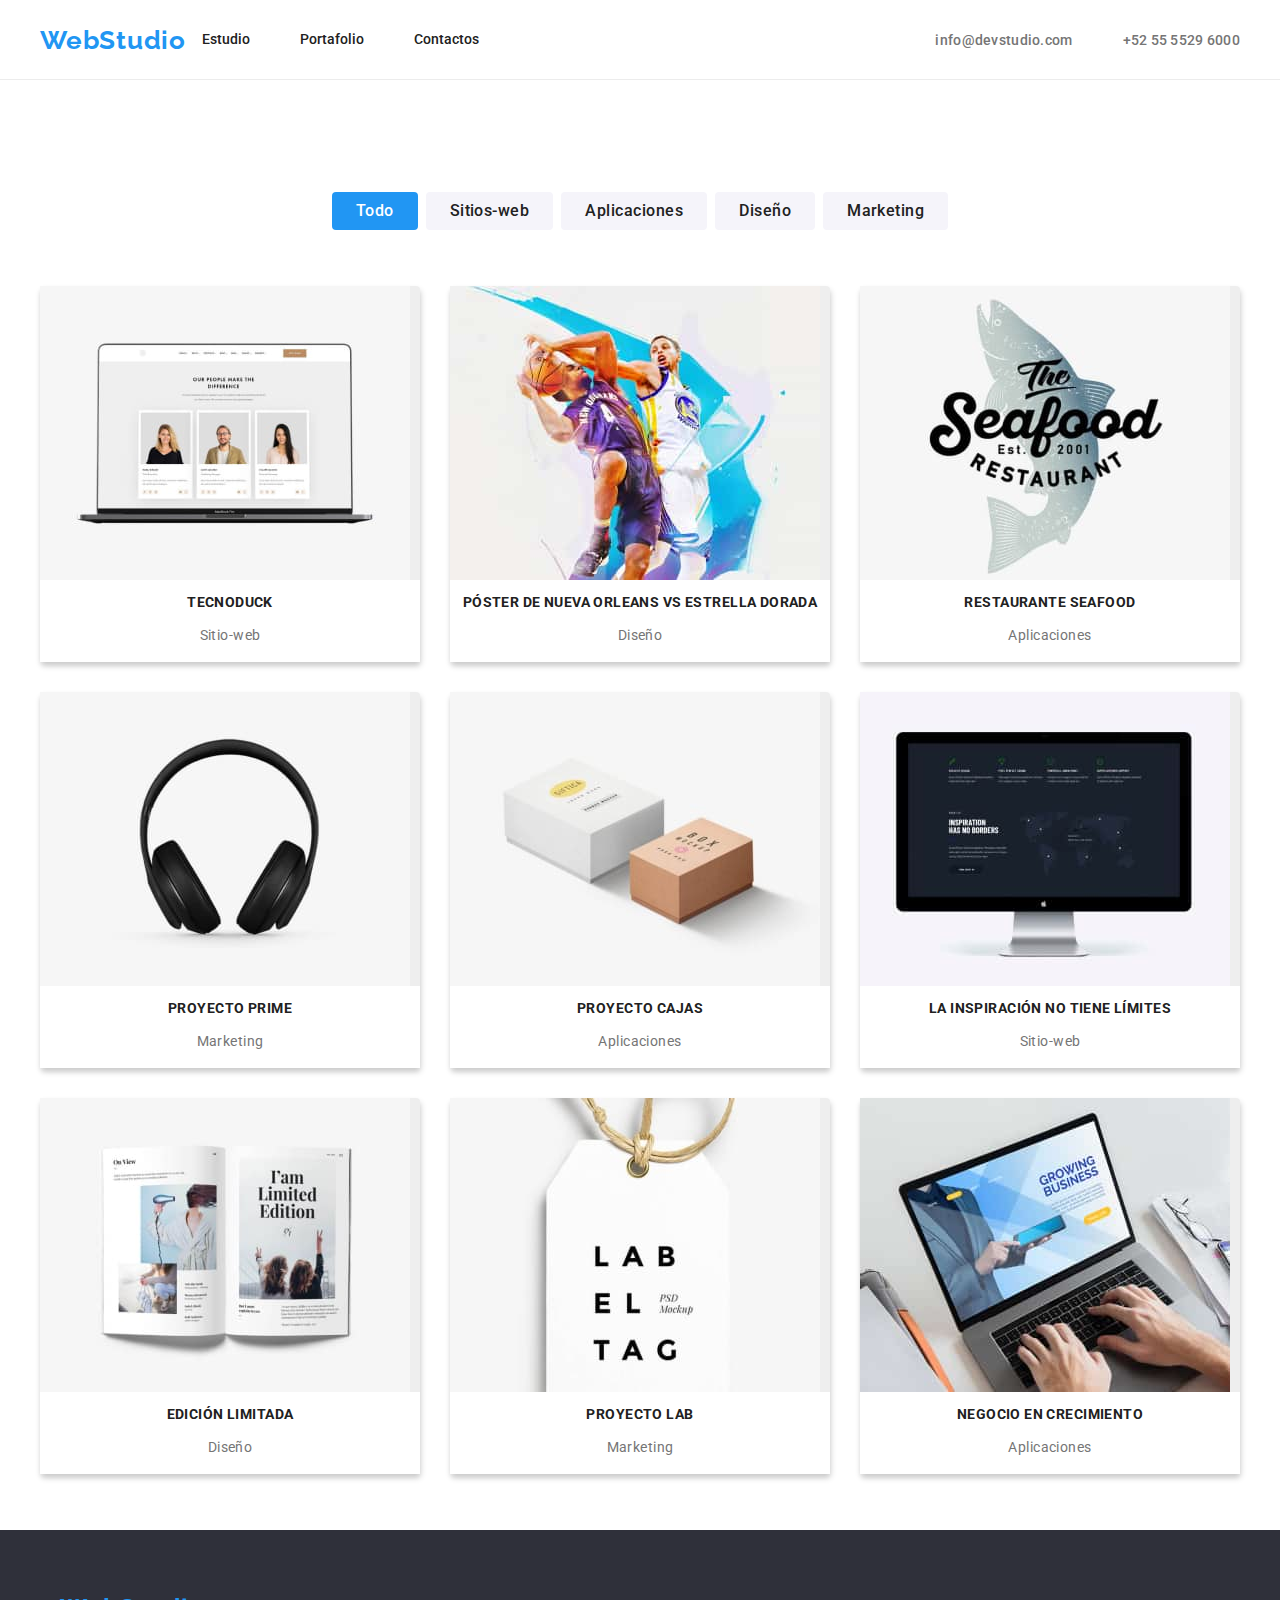
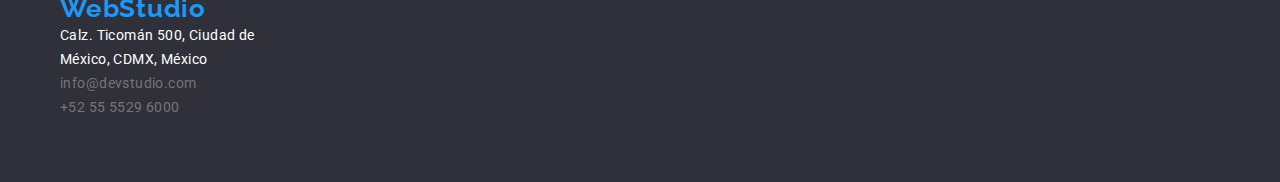
==== commit 3e493263: "feedback04" ====
--- a/portafolio.html
+++ b/portafolio.html
@@ -14,7 +14,7 @@
     <link rel="stylesheet" href="./css/styles.css" />
   </head>
   <body>
-    <header>
+    <header class="header">
       <div class="top container">
         <nav class="nav">
           <a href="index.html" class="logo">WebStudio</a>
@@ -153,9 +153,10 @@
         </ul>
       </div>
     </main>
+    <div class="footer_section">
     <section class="footer container">
       <footer>
-        <span><a class="logo" href="/index.html">WebStudio</a></span>
+        <span><a class="logo_footer" href="/index.html">WebStudio</a></span>
         <nav>
           <address>
             <ul class="footer_navigation">
@@ -175,5 +176,6 @@
         </nav>
       </footer>
     </section>
+  </div>
   </body>
 </html>
--- a/css/styles.css
+++ b/css/styles.css
@@ -21,11 +21,17 @@
   list-style: none;
 }
 
+.header {
+  display: flex;
+  align-items: center;
+  height: 80px;
+  border-bottom: 1px solid rgba(236, 236, 236, 1);
+}
+
 .top {
   display: flex;
   justify-content: space-between;
   align-items: center;
-  height: 80px;
   flex-shrink: 0;
 }
 
@@ -115,6 +121,7 @@
   border: none;
   padding: 6px 24px;
   border-radius: 4px;
+  background-color: rgba(245, 244, 250, 1);
 }
 
 .filter_button:hover {
@@ -142,21 +149,34 @@
   text-align: center;
   background-color: rgba(238, 238, 238, 1);
   border-radius: 4px;
-  border: 1px;
-  box-shadow: rgba(0, 0, 0, 0.16);
+  border: 0px solid;
+  box-shadow: 1px 4px 6px 0 rgba(0, 0, 0, 0.16),
+    0px 4px 4px 0px rgba(0, 0, 0, 0.06);
+  cursor: pointer;
 }
 .card_port {
   flex-basis: calc((100% - 60px) / 3);
 }
 
+.card_port :hover {
+  box-shadow: 1px 4px 6px 0 rgba(0, 0, 0, 0.16);
+}
+
+.item {
+  background-color: var(--color_white);
+}
+
 .principal {
   display: flex;
   flex-direction: column;
   align-items: center;
   justify-content: center;
   height: 600px;
+}
+.hero {
   background-color: rgba(47, 48, 58, 1);
 }
+
 .hero_title {
   font-family: Roboto;
   font-weight: 900;
@@ -182,6 +202,7 @@
   flex-direction: row;
   align-items: center;
   list-style: none;
+  padding-top: 95px;
 }
 
 h3 {
@@ -214,6 +235,7 @@
   flex-direction: column;
   justify-content: center;
   align-items: center;
+  padding-bottom: 95px;
 }
 
 .about_img {
@@ -236,15 +258,25 @@
   letter-spacing: 1.08px;
 }
 
-.team {
-  display: flex;
-  flex-direction: column;
-  justify-content: center;
+.our_services {
+  padding-top: 95px;
+  padding-bottom: 95px;
+}
+
+.our_team {
+  display: flex;
   align-items: center;
   height: 648px;
   background-color: rgba(245, 244, 250, 1);
 }
 
+.team {
+  display: flex;
+  flex-direction: column;
+  justify-content: center;
+  align-items: center;
+}
+
 .team_list {
   display: flex;
   list-style: none;
@@ -256,9 +288,10 @@
   display: flex;
   flex-direction: column;
   text-align: center;
-  background-color: rgba(0, 0, 0, 0.04);
+  background-color: var(--color_white);
   border-radius: 0px, 0px, 4px, 4px;
-  border: 0cap;
+  border: 1px solid rgba(0, 0, 0, 0.2);
+  box-shadow: 0px 2px 1px 0 rgba(0, 0, 0, 0.2);
 }
 
 .footer_navigation {
@@ -283,9 +316,24 @@
 
 .footer {
   display: flex;
-  justify-content: start;
-  align-items: center;
+  flex-direction: column;
+  justify-content: center;
+  align-items: start;
   height: 252px;
+}
+
+.logo_footer {
+  color: var(--color_hover);
+  text-align: right;
+  font-family: Raleway;
+  font-size: 26px;
+  font-style: normal;
+  font-weight: 700;
+  line-height: normal;
+  letter-spacing: 0.78px;
+}
+
+.footer_section {
   background-color: rgba(47, 48, 58, 1);
   padding-left: 40px;
 }
@@ -294,5 +342,6 @@
   display: flex;
   flex-wrap: wrap;
   flex-direction: column;
+  justify-content: start;
   width: 231px;
 }
